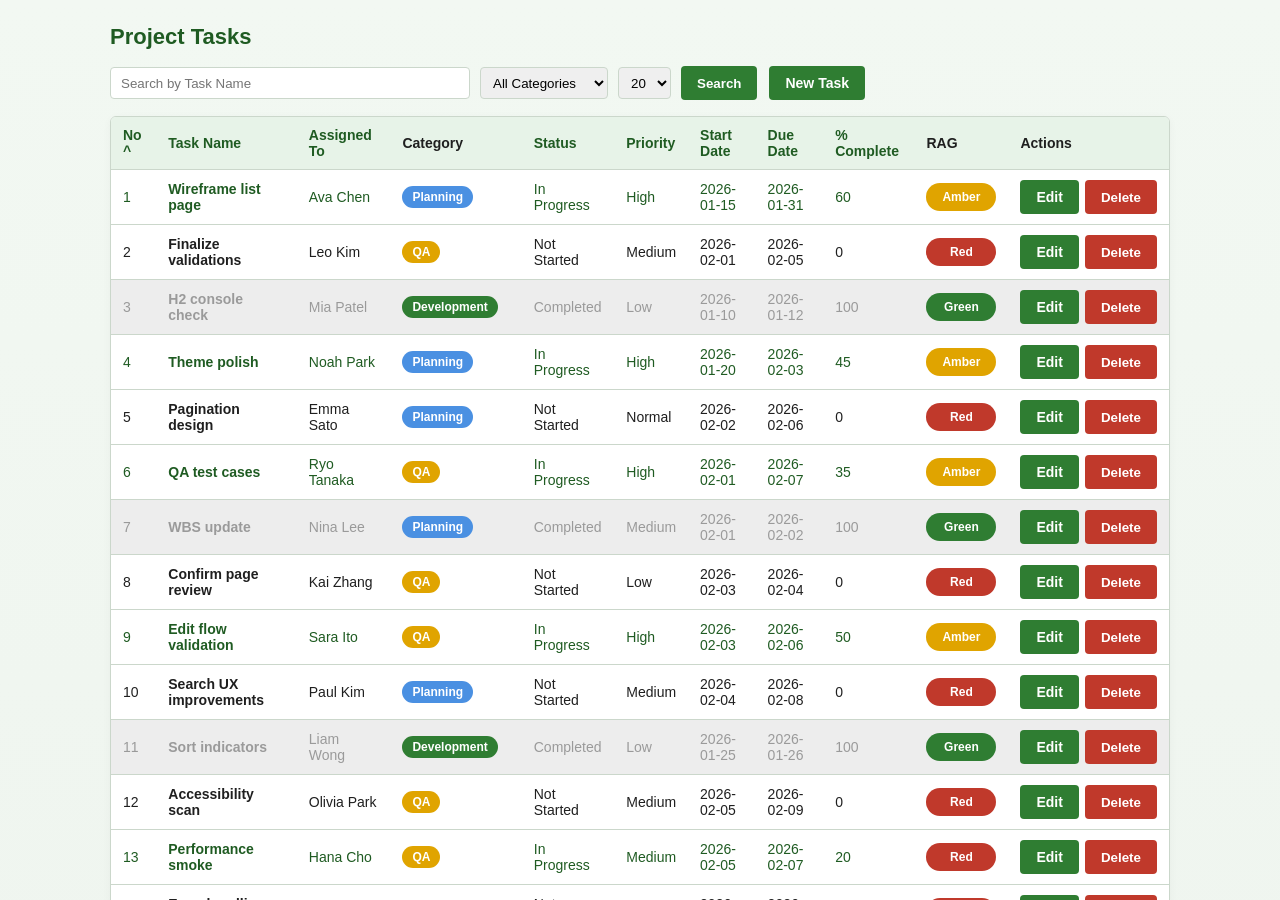
==== complete.html @ ebd59ca8 "Initial bulk commit" ====
<!DOCTYPE html>
<html lang="en">
  <head>
    <meta charset="UTF-8" />
    <meta name="viewport" content="width=device-width, initial-scale=1.0" />
    <title>Task Saved</title>
    <link rel="stylesheet" href="assets/styles.css" />
  </head>
  <body class="theme-green" data-page="complete">
    <div class="page">
      <div class="title">Task Saved</div>
      <div class="subtitle">Your task has been saved successfully.</div>
      <div class="card">
        <div class="form-row">
          <label>Task Name</label>
          <div class="readonly-box w-wide" id="completeTitle"></div>
        </div>
        <div class="form-row">
          <label>Assigned To</label>
          <div class="readonly-box w-wide" id="completeAuthor"></div>
        </div>
        <div class="form-row">
          <label>Status</label>
          <div class="readonly-box w-mid" id="completeStatus"></div>
        </div>
        <div class="form-row">
          <label>Priority</label>
          <div class="readonly-box w-mid" id="completePriority"></div>
        </div>
        <div class="form-row">
          <label>Start Date</label>
          <div class="readonly-box w-date" id="completeStart"></div>
        </div>
        <div class="form-row">
          <label>Due Date</label>
          <div class="readonly-box w-date" id="completeDue"></div>
        </div>
        <div class="form-row">
          <label>% Complete</label>
          <div class="readonly-box w-small" id="completePercent"></div>
        </div>
        <div class="form-row">
          <label>RAG</label>
          <div class="readonly-box w-small rag-box">
            <span class="rag" id="completeRag"></span>
          </div>
        </div>
        <div class="form-row">
          <label>Description</label>
          <div class="readonly-box w-textarea" id="completeDetail"></div>
        </div>
        <div class="button-row">
          <a class="btn btn-secondary" href="index.html">Back</a>
          <a class="btn btn-primary" id="completeEdit" href="#">Edit</a>
        </div>
      </div>
    </div>
    <script src="assets/app.js"></script>
  </body>
</html>
---- assets/styles.css ----
:root {
  --green: #2f7d32;
  --green-dark: #1f5b22;
  --green-light: #e7f3e8;
  --red: #b42318;
  --red-dark: #7a1a12;
  --red-light: #fdecea;
  --border: #cbd7cb;
  --text: #1f1f1f;
  --danger: #c0392b;
  --danger-dark: #8e2a20;
}
* {
  box-sizing: border-box;
}
body {
  margin: 0;
  font-family: "Segoe UI", "Meiryo UI", "Meiryo", sans-serif;
  font-size: 14px;
  color: var(--text);
}
body.theme-green {
  background: linear-gradient(180deg, #f2f8f2 0%, #eef4ee 100%);
}
body.theme-red {
  background: linear-gradient(180deg, #fff5f4 0%, #fbeeee 100%);
}
.page {
  max-width: 1100px;
  margin: 24px auto 48px;
  padding: 0 20px;
}
.title {
  margin: 8px 0 16px;
  font-size: 22px;
  font-weight: 600;
}
body.theme-green .title {
  color: var(--green-dark);
}
body.theme-red .title {
  color: var(--red-dark);
}
.subtitle {
  margin-bottom: 16px;
  color: #3f5f40;
}
.card {
  background: #fff;
  border: 1px solid var(--border);
  border-radius: 6px;
  padding: 18px 20px;
  box-shadow: 0 2px 8px rgba(0, 0, 0, 0.04);
}
.toolbar {
  display: flex;
  align-items: center;
  gap: 12px;
  margin-bottom: 16px;
}
.toolbar-form {
  display: flex;
  align-items: center;
  gap: 10px;
}
.input-text {
  height: 32px;
  padding: 4px 10px;
  border: 1px solid var(--border);
  border-radius: 4px;
  width: 360px;
}
.input-date,
.input-mid,
.input-small,
.textarea {
  border: 1px solid var(--border);
  border-radius: 4px;
  padding: 6px 10px;
  font-size: 14px;
}
.input-date { width: 180px; }
.input-mid { width: 200px; }
.input-small { width: 90px; }
.textarea {
  width: 520px;
  height: 90px;
  resize: vertical;
}
.page-select {
  height: 32px;
  padding: 4px 8px;
  border: 1px solid var(--border);
  border-radius: 4px;
}
.btn {
  height: 34px;
  padding: 0 16px;
  border: none;
  border-radius: 4px;
  cursor: pointer;
  font-weight: 600;
  text-decoration: none;
  display: inline-flex;
  align-items: center;
  justify-content: center;
}
.btn-primary {
  background: var(--green);
  color: #fff;
}
.btn-primary:hover {
  background: var(--green-dark);
}
.theme-red .btn-primary {
  background: var(--red);
}
.theme-red .btn-primary:hover {
  background: var(--red-dark);
}
.btn-secondary {
  background: #dfe9df;
  color: var(--green-dark);
}
.btn-secondary:hover {
  background: #cfe0cf;
}
.theme-red .btn-secondary {
  background: #f4d3d0;
  color: var(--red-dark);
}
.theme-red .btn-secondary:hover {
  background: #f0c5c1;
}
.btn-danger {
  background: var(--danger);
  color: #fff;
}
.btn-danger:hover {
  background: var(--danger-dark);
}
.table-wrap {
  background: #fff;
  border: 1px solid var(--border);
  border-radius: 6px;
  overflow: hidden;
  box-shadow: 0 2px 8px rgba(0, 0, 0, 0.04);
}
table {
  width: 100%;
  border-collapse: collapse;
}
thead {
  background: var(--green-light);
}
th, td {
  padding: 10px 12px;
  border-bottom: 1px solid var(--border);
  text-align: left;
  vertical-align: middle;
}
thead th {
  font-weight: 700;
}
th a {
  color: var(--green-dark);
  text-decoration: none;
  font-weight: 600;
}
th a:hover {
  text-decoration: underline;
}
.actions {
  display: flex;
  gap: 6px;
}
.task-link {
  color: inherit;
  text-decoration: none;
  font-weight: 600;
}
.task-link:hover {
  text-decoration: underline;
}
.summary {
  margin: 12px 0 0;
  color: #3f5f40;
  font-size: 13px;
}
.pagination {
  display: flex;
  gap: 8px;
  align-items: center;
  margin: 16px 0 0;
  flex-wrap: wrap;
}
.page-link {
  min-width: 36px;
  height: 32px;
  padding: 0 10px;
  border: 1px solid var(--border);
  border-radius: 6px;
  background: #fff;
  color: var(--green-dark);
  font-weight: 600;
  display: inline-flex;
  align-items: center;
  justify-content: center;
  text-decoration: none;
}
.page-link.active {
  background: var(--green);
  border-color: var(--green);
  color: #fff;
}
.page-link.disabled {
  color: #9aa7a0;
  pointer-events: none;
  background: #f4f6f4;
}
.form-row {
  display: grid;
  grid-template-columns: 160px 1fr;
  gap: 10px;
  margin-bottom: 12px;
  align-items: center;
}
label {
  font-weight: 600;
}
.readonly-box {
  border: 1px solid var(--border);
  border-radius: 4px;
  padding: 6px 10px;
  background: #f7faf7;
}
.theme-red .readonly-box {
  background: var(--red-light);
  border-color: #f0c5c1;
}
.w-wide { width: 360px; }
.w-date { width: 180px; }
.w-mid { width: 200px; }
.w-small { width: 90px; }
.w-textarea { width: 520px; min-height: 90px; }
.button-row {
  display: flex;
  gap: 10px;
  margin-top: 18px;
}
.rag {
  display: inline-flex;
  align-items: center;
  justify-content: center;
  min-width: 70px;
  height: 28px;
  border-radius: 999px;
  font-weight: 700;
  font-size: 12px;
  color: #fff;
}
.rag-red { background: #c0392b; }
.rag-amber { background: #e0a400; }
.rag-green { background: #2f7d32; }
.rag-box {
  border: none;
  background: transparent;
  padding: 0;
}
.badge {
  display: inline-flex;
  align-items: center;
  justify-content: center;
  padding: 4px 10px;
  border-radius: 999px;
  font-weight: 700;
  font-size: 12px;
  color: #fff;
  white-space: nowrap;
}
.error {
  color: var(--red);
  font-size: 12px;
  margin-top: 4px;
}
.noscript {
  max-width: 980px;
  margin: 12px auto;
  background: #fff2f2;
  padding: 10px 16px;
  border: 1px solid #f0c5c1;
  border-radius: 6px;
}
.status-not-started { color: var(--text); }
.status-in-progress { color: #1f5b22; }
.status-on-hold { color: #1f4f8f; }
.status-cancelled { color: #6d6d6d; background: #e2e2e2; }
.status-completed { color: #9a9a9a; background: #ededed; }
@media (max-width: 960px) {
  .toolbar {
    flex-direction: column;
    align-items: stretch;
  }
  .toolbar-form {
    flex-wrap: wrap;
  }
  .input-text {
    width: 100%;
  }
}
@media (max-width: 760px) {
  .form-row {
    grid-template-columns: 1fr;
  }
  .readonly-box,
  .w-wide,
  .w-date,
  .w-mid,
  .w-small,
  .w-textarea,
  .input-text,
  .input-date,
  .input-mid,
  .input-small,
  .textarea {
    width: 100%;
  }
}
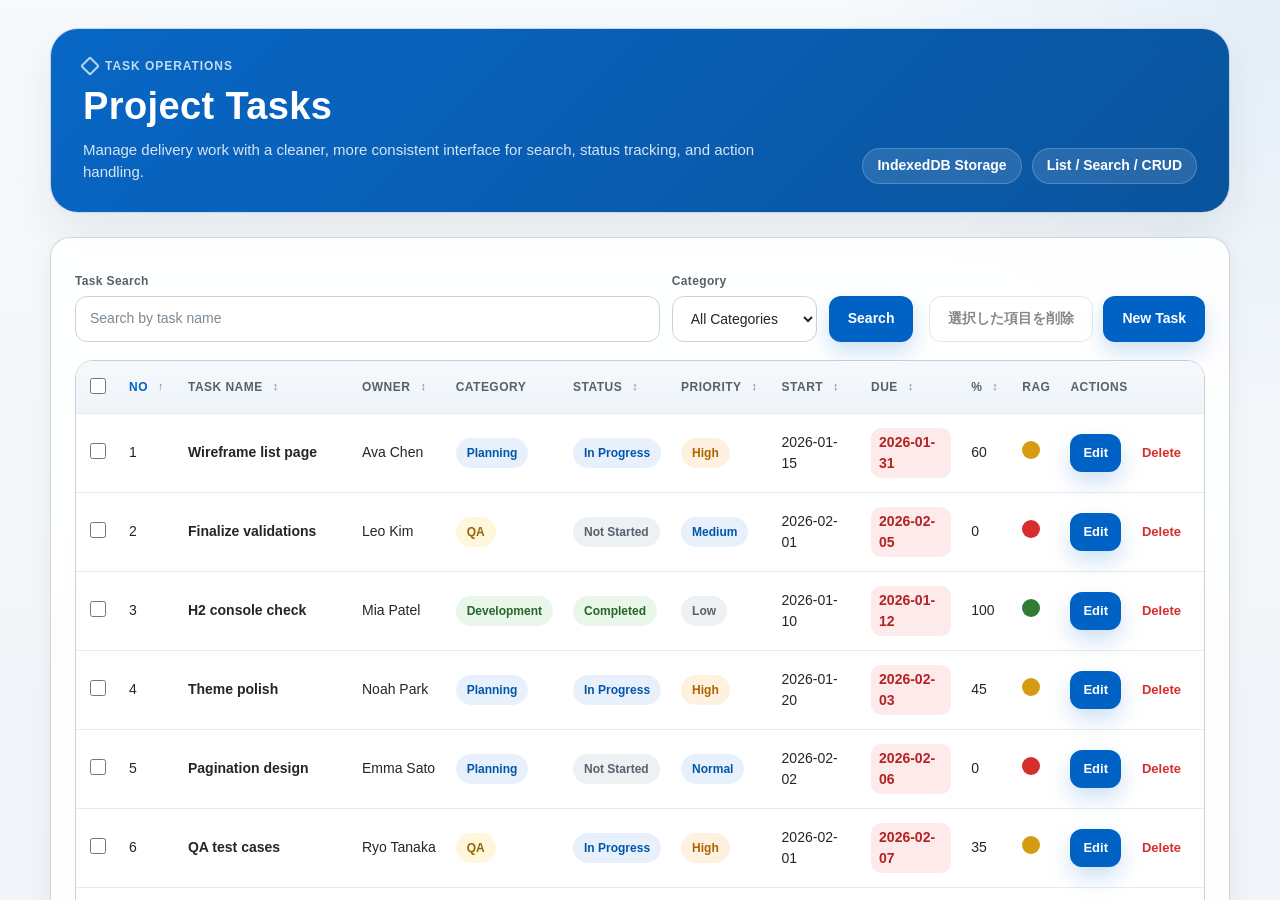
==== commit 2e020e03: "UX improvement" ====
--- a/complete.html
+++ b/complete.html
@@ -6,53 +6,71 @@
     <title>Task Saved</title>
     <link rel="stylesheet" href="assets/styles.css" />
   </head>
-  <body class="theme-green" data-page="complete">
-    <div class="page">
-      <div class="title">Task Saved</div>
-      <div class="subtitle">Your task has been saved successfully.</div>
-      <div class="card">
-        <div class="form-row">
-          <label>Task Name</label>
-          <div class="readonly-box w-wide" id="completeTitle"></div>
-        </div>
-        <div class="form-row">
-          <label>Assigned To</label>
-          <div class="readonly-box w-wide" id="completeAuthor"></div>
-        </div>
-        <div class="form-row">
-          <label>Status</label>
-          <div class="readonly-box w-mid" id="completeStatus"></div>
-        </div>
-        <div class="form-row">
-          <label>Priority</label>
-          <div class="readonly-box w-mid" id="completePriority"></div>
-        </div>
-        <div class="form-row">
-          <label>Start Date</label>
-          <div class="readonly-box w-date" id="completeStart"></div>
-        </div>
-        <div class="form-row">
-          <label>Due Date</label>
-          <div class="readonly-box w-date" id="completeDue"></div>
-        </div>
-        <div class="form-row">
-          <label>% Complete</label>
-          <div class="readonly-box w-small" id="completePercent"></div>
-        </div>
-        <div class="form-row">
-          <label>RAG</label>
-          <div class="readonly-box w-small rag-box">
-            <span class="rag" id="completeRag"></span>
+  <body data-page="complete">
+    <div class="app-shell">
+      <div class="page">
+        <header class="page-header compact">
+          <div class="page-header-copy">
+            <div class="eyebrow">Saved</div>
+            <h1 class="title">Task Saved</h1>
+            <p class="subtitle">The task has been stored successfully and is ready for review or further editing.</p>
           </div>
-        </div>
-        <div class="form-row">
-          <label>Description</label>
-          <div class="readonly-box w-textarea" id="completeDetail"></div>
-        </div>
-        <div class="button-row">
-          <a class="btn btn-secondary" href="index.html">Back</a>
-          <a class="btn btn-primary" id="completeEdit" href="#">Edit</a>
-        </div>
+          <div class="header-meta">
+            <div class="meta-chip">Save Completed</div>
+          </div>
+        </header>
+        <section class="surface card detail-grid">
+          <div class="success-banner">
+            <h2 class="success-title">Save completed successfully</h2>
+            <p class="success-copy">Review the saved values below, return to the task list, or reopen this record in edit mode.</p>
+          </div>
+          <div class="form-row">
+            <div class="static-label">Task Name</div>
+            <div class="readonly-box w-wide" id="completeTitle"></div>
+          </div>
+          <div class="form-row">
+            <div class="static-label">Assigned To</div>
+            <div class="readonly-box w-wide" id="completeAuthor"></div>
+          </div>
+          <div class="form-row">
+            <div class="static-label">Category</div>
+            <div class="readonly-box w-mid" id="completeCategory"></div>
+          </div>
+          <div class="form-row">
+            <div class="static-label">Status</div>
+            <div class="readonly-box w-mid" id="completeStatus"></div>
+          </div>
+          <div class="form-row">
+            <div class="static-label">Priority</div>
+            <div class="readonly-box w-mid" id="completePriority"></div>
+          </div>
+          <div class="form-row">
+            <div class="static-label">Start Date</div>
+            <div class="readonly-box w-date" id="completeStart"></div>
+          </div>
+          <div class="form-row">
+            <div class="static-label">Due Date</div>
+            <div class="readonly-box w-date" id="completeDue"></div>
+          </div>
+          <div class="form-row">
+            <div class="static-label">% Complete</div>
+            <div class="readonly-box w-small" id="completePercent"></div>
+          </div>
+          <div class="form-row">
+            <div class="static-label">RAG</div>
+            <div class="readonly-box w-small rag-box">
+              <span class="rag" id="completeRag"></span>
+            </div>
+          </div>
+          <div class="form-row">
+            <div class="static-label">Description</div>
+            <div class="readonly-box multiline w-textarea" id="completeDetail"></div>
+          </div>
+          <div class="button-row">
+            <a class="btn btn-secondary" href="index.html">Back</a>
+            <a class="btn btn-primary" id="completeEdit" href="#">Edit</a>
+          </div>
+        </section>
       </div>
     </div>
     <script src="assets/app.js"></script>
--- a/assets/styles.css
+++ b/assets/styles.css
@@ -1,328 +1,899 @@
 :root {
-  --green: #2f7d32;
-  --green-dark: #1f5b22;
-  --green-light: #e7f3e8;
-  --red: #b42318;
-  --red-dark: #7a1a12;
-  --red-light: #fdecea;
-  --border: #cbd7cb;
-  --text: #1f1f1f;
-  --danger: #c0392b;
-  --danger-dark: #8e2a20;
-}
+  --color-primary: #0062c4;
+  --color-primary-dark: #004c98;
+  --color-danger: #d62d2d;
+  --color-danger-dark: #b52222;
+  --color-text: #22262a;
+  --color-text-muted: #56616c;
+  --color-text-soft: #7b8995;
+  --color-border: #cbd2d6;
+  --color-border-strong: #b2bcc3;
+  --color-surface: #ffffff;
+  --color-surface-muted: #f6f8f9;
+  --color-surface-alt: #eef3f8;
+  --color-surface-accent: #e8f1fb;
+  --color-success: #2f7d32;
+  --color-warning: #d59b11;
+  --shadow-soft: 0 18px 40px rgba(34, 38, 42, 0.08);
+  --shadow-card: 0 8px 24px rgba(34, 38, 42, 0.06);
+  --radius-card: 20px;
+  --radius-control: 12px;
+  --radius-pill: 999px;
+}
+
 * {
   box-sizing: border-box;
 }
+
+html {
+  background:
+    radial-gradient(circle at top right, rgba(0, 98, 196, 0.08), transparent 26%),
+    linear-gradient(180deg, #f7fafc 0%, #eef3f8 100%);
+}
+
 body {
   margin: 0;
-  font-family: "Segoe UI", "Meiryo UI", "Meiryo", sans-serif;
+  font-family: "Yu Gothic UI", "Segoe UI", "Meiryo", sans-serif;
   font-size: 14px;
-  color: var(--text);
-}
-body.theme-green {
-  background: linear-gradient(180deg, #f2f8f2 0%, #eef4ee 100%);
-}
-body.theme-red {
-  background: linear-gradient(180deg, #fff5f4 0%, #fbeeee 100%);
-}
+  line-height: 1.5;
+  color: var(--color-text);
+  background: transparent;
+}
+
+a {
+  color: inherit;
+}
+
+.app-shell {
+  min-height: 100vh;
+  padding: 28px 20px 56px;
+}
+
 .page {
-  max-width: 1100px;
-  margin: 24px auto 48px;
-  padding: 0 20px;
-}
+  max-width: 1180px;
+  margin: 0 auto;
+}
+
+.page-header {
+  display: flex;
+  justify-content: space-between;
+  align-items: flex-end;
+  gap: 20px;
+  margin-bottom: 24px;
+  padding: 28px 32px;
+  border: 1px solid rgba(255, 255, 255, 0.75);
+  border-radius: 28px;
+  background: linear-gradient(135deg, rgba(0, 98, 196, 0.97) 0%, rgba(0, 76, 152, 0.96) 100%);
+  color: #fff;
+  box-shadow: var(--shadow-soft);
+}
+
+.page-header.compact {
+  margin-bottom: 18px;
+}
+
+.page-header-copy {
+  max-width: 760px;
+}
+
+.eyebrow {
+  display: inline-flex;
+  align-items: center;
+  gap: 8px;
+  margin-bottom: 10px;
+  font-size: 12px;
+  font-weight: 700;
+  letter-spacing: 0.08em;
+  text-transform: uppercase;
+  color: rgba(255, 255, 255, 0.76);
+}
+
+.eyebrow::before {
+  content: "";
+  width: 10px;
+  height: 10px;
+  border: 2px solid rgba(255, 255, 255, 0.72);
+  border-radius: 2px;
+  transform: rotate(45deg);
+}
+
 .title {
-  margin: 8px 0 16px;
-  font-size: 22px;
+  margin: 0;
+  font-size: clamp(28px, 4vw, 38px);
+  line-height: 1.15;
+  font-weight: 700;
+  letter-spacing: 0.01em;
+  color: inherit;
+}
+
+.subtitle {
+  margin: 10px 0 0;
+  max-width: 720px;
+  color: rgba(255, 255, 255, 0.84);
+  font-size: 15px;
+}
+
+.header-meta {
+  display: flex;
+  flex-wrap: wrap;
+  gap: 10px;
+  justify-content: flex-end;
+}
+
+.meta-chip {
+  display: inline-flex;
+  align-items: center;
+  min-height: 36px;
+  padding: 0 14px;
+  border: 1px solid rgba(255, 255, 255, 0.2);
+  border-radius: var(--radius-pill);
+  background: rgba(255, 255, 255, 0.12);
+  color: #fff;
   font-weight: 600;
-}
-body.theme-green .title {
-  color: var(--green-dark);
-}
-body.theme-red .title {
-  color: var(--red-dark);
-}
-.subtitle {
-  margin-bottom: 16px;
-  color: #3f5f40;
-}
-.card {
-  background: #fff;
-  border: 1px solid var(--border);
-  border-radius: 6px;
-  padding: 18px 20px;
-  box-shadow: 0 2px 8px rgba(0, 0, 0, 0.04);
-}
+  white-space: nowrap;
+}
+
+.surface {
+  border: 1px solid rgba(189, 199, 207, 0.7);
+  border-radius: var(--radius-card);
+  background: rgba(255, 255, 255, 0.9);
+  box-shadow: var(--shadow-card);
+  backdrop-filter: blur(8px);
+}
+
+.panel {
+  padding: 22px 24px;
+}
+
 .toolbar {
   display: flex;
-  align-items: center;
+  justify-content: space-between;
+  align-items: flex-end;
+  gap: 16px;
+  margin-bottom: 18px;
+}
+
+.toolbar-form {
+  display: flex;
+  align-items: flex-end;
   gap: 12px;
-  margin-bottom: 16px;
-}
-.toolbar-form {
-  display: flex;
-  align-items: center;
+  flex-wrap: wrap;
+  flex: 1 1 auto;
+}
+
+.toolbar-actions {
+  display: flex;
   gap: 10px;
-}
-.input-text {
-  height: 32px;
-  padding: 4px 10px;
-  border: 1px solid var(--border);
-  border-radius: 4px;
-  width: 360px;
-}
+  align-items: center;
+  flex-wrap: wrap;
+}
+
+.field-group {
+  display: grid;
+  gap: 6px;
+}
+
+.field-group.grow {
+  flex: 1 1 280px;
+}
+
+.field-label {
+  font-size: 12px;
+  font-weight: 700;
+  letter-spacing: 0.03em;
+  color: var(--color-text-muted);
+}
+
+.input-text,
 .input-date,
 .input-mid,
 .input-small,
+.textarea,
+.page-select,
+.readonly-box {
+  width: 100%;
+  min-height: 46px;
+  padding: 11px 14px;
+  border: 1px solid var(--color-border);
+  border-radius: var(--radius-control);
+  background: var(--color-surface);
+  color: var(--color-text);
+  font: inherit;
+  transition: border-color 0.18s ease, box-shadow 0.18s ease, background-color 0.18s ease;
+}
+
+.input-text::placeholder,
+.textarea::placeholder {
+  color: var(--color-text-soft);
+}
+
+.input-text:focus,
+.input-date:focus,
+.input-mid:focus,
+.input-small:focus,
+.textarea:focus,
+.page-select:focus {
+  outline: none;
+  border-color: var(--color-primary);
+  box-shadow: 0 0 0 4px rgba(0, 98, 196, 0.14);
+}
+
+.input-invalid {
+  border-color: var(--color-danger);
+  background: #fff8f8;
+}
+
+.input-invalid:focus {
+  border-color: var(--color-danger);
+  box-shadow: 0 0 0 4px rgba(214, 45, 45, 0.14);
+}
+
+.input-text {
+  min-width: 260px;
+}
+
+.input-date {
+  min-width: 168px;
+}
+
+.input-mid {
+  min-width: 210px;
+}
+
+.input-small {
+  max-width: 110px;
+}
+
 .textarea {
-  border: 1px solid var(--border);
-  border-radius: 4px;
-  padding: 6px 10px;
-  font-size: 14px;
-}
-.input-date { width: 180px; }
-.input-mid { width: 200px; }
-.input-small { width: 90px; }
-.textarea {
-  width: 520px;
-  height: 90px;
+  min-height: 132px;
   resize: vertical;
 }
-.page-select {
-  height: 32px;
-  padding: 4px 8px;
-  border: 1px solid var(--border);
-  border-radius: 4px;
-}
+
+.readonly-box {
+  display: flex;
+  align-items: center;
+  min-height: 46px;
+  background: var(--color-surface-muted);
+}
+
+.readonly-box.multiline {
+  align-items: flex-start;
+  min-height: 132px;
+  white-space: pre-wrap;
+}
+
 .btn {
-  height: 34px;
-  padding: 0 16px;
-  border: none;
-  border-radius: 4px;
+  min-height: 46px;
+  padding: 0 18px;
+  border: 1px solid transparent;
+  border-radius: var(--radius-control);
   cursor: pointer;
-  font-weight: 600;
+  font: inherit;
+  font-weight: 700;
   text-decoration: none;
   display: inline-flex;
   align-items: center;
   justify-content: center;
-}
+  white-space: nowrap;
+  transition: transform 0.16s ease, box-shadow 0.16s ease, border-color 0.16s ease, background-color 0.16s ease;
+}
+
+.btn:hover {
+  transform: translateY(-1px);
+}
+
+.btn:focus-visible,
+.page-link:focus-visible,
+.task-link:focus-visible,
+th a:focus-visible {
+  outline: 3px solid rgba(0, 98, 196, 0.28);
+  outline-offset: 3px;
+}
+
 .btn-primary {
-  background: var(--green);
+  background: var(--color-primary);
   color: #fff;
-}
+  box-shadow: 0 10px 22px rgba(0, 98, 196, 0.2);
+}
+
 .btn-primary:hover {
-  background: var(--green-dark);
-}
-.theme-red .btn-primary {
-  background: var(--red);
-}
-.theme-red .btn-primary:hover {
-  background: var(--red-dark);
-}
+  background: var(--color-primary-dark);
+}
+
 .btn-secondary {
-  background: #dfe9df;
-  color: var(--green-dark);
-}
+  border-color: var(--color-border);
+  background: var(--color-surface);
+  color: var(--color-text);
+}
+
 .btn-secondary:hover {
-  background: #cfe0cf;
-}
-.theme-red .btn-secondary {
-  background: #f4d3d0;
-  color: var(--red-dark);
-}
-.theme-red .btn-secondary:hover {
-  background: #f0c5c1;
-}
+  background: var(--color-surface-muted);
+}
+
+.btn:disabled {
+  cursor: not-allowed;
+  opacity: 0.55;
+  transform: none;
+  box-shadow: none;
+}
+
 .btn-danger {
-  background: var(--danger);
+  background: var(--color-danger);
   color: #fff;
-}
+  box-shadow: 0 10px 22px rgba(214, 45, 45, 0.18);
+}
+
 .btn-danger:hover {
-  background: var(--danger-dark);
-}
+  background: var(--color-danger-dark);
+}
+
+.btn-danger-subtle {
+  border-color: transparent;
+  background: transparent;
+  color: var(--color-danger);
+  box-shadow: none;
+}
+
+.btn-danger-subtle:hover {
+  background: rgba(214, 45, 45, 0.08);
+  color: var(--color-danger-dark);
+}
+
 .table-wrap {
-  background: #fff;
-  border: 1px solid var(--border);
-  border-radius: 6px;
+  border: 1px solid var(--color-border);
+  border-radius: 18px;
+  background: var(--color-surface);
   overflow: hidden;
-  box-shadow: 0 2px 8px rgba(0, 0, 0, 0.04);
-}
+}
+
+.table-scroll {
+  overflow: auto;
+  max-height: 70vh;
+}
+
 table {
   width: 100%;
   border-collapse: collapse;
 }
+
 thead {
-  background: var(--green-light);
-}
-th, td {
-  padding: 10px 12px;
-  border-bottom: 1px solid var(--border);
+  background: linear-gradient(180deg, #f6f9fc 0%, #eef4f9 100%);
+}
+
+th,
+td {
+  padding: 14px 10px;
+  border-bottom: 1px solid #e4eaee;
   text-align: left;
   vertical-align: middle;
 }
+
+tbody tr {
+  background: rgba(255, 255, 255, 0.7);
+}
+
+tbody tr:hover {
+  background: rgba(0, 98, 196, 0.035);
+}
+
+tbody tr:last-child td {
+  border-bottom: none;
+}
+
 thead th {
-  font-weight: 700;
-}
+  position: sticky;
+  top: 0;
+  z-index: 1;
+  font-size: 12px;
+  font-weight: 800;
+  letter-spacing: 0.04em;
+  text-transform: uppercase;
+  color: var(--color-text-muted);
+  background: linear-gradient(180deg, #f6f9fc 0%, #eef4f9 100%);
+}
+
 th a {
-  color: var(--green-dark);
-  text-decoration: none;
-  font-weight: 600;
-}
-th a:hover {
-  text-decoration: underline;
-}
-.actions {
-  display: flex;
-  gap: 6px;
-}
-.task-link {
   color: inherit;
   text-decoration: none;
-  font-weight: 600;
-}
+  display: inline-flex;
+  align-items: center;
+  gap: 6px;
+}
+
+th a:hover {
+  color: var(--color-primary);
+}
+
+th a.sort-active {
+  color: var(--color-primary);
+}
+
+.checkbox-col {
+  width: 40px;
+  text-align: center;
+}
+
+.row-checkbox,
+#selectAllRows {
+  width: 16px;
+  height: 16px;
+  accent-color: var(--color-primary);
+}
+
+[data-sort-indicator] {
+  display: inline-flex;
+  align-items: center;
+  justify-content: center;
+  min-width: 14px;
+  color: var(--color-text-soft);
+  font-size: 11px;
+}
+
+.task-link {
+  color: var(--color-text);
+  text-decoration: none;
+  font-weight: 700;
+  display: -webkit-box;
+  max-width: 220px;
+  overflow: hidden;
+  text-overflow: ellipsis;
+  -webkit-line-clamp: 2;
+  -webkit-box-orient: vertical;
+  line-height: 1.4;
+}
+
 .task-link:hover {
-  text-decoration: underline;
-}
+  color: var(--color-primary);
+}
+
+.cell-text {
+  display: inline-block;
+  max-width: 150px;
+  overflow: hidden;
+  text-overflow: ellipsis;
+  white-space: nowrap;
+  vertical-align: bottom;
+}
+
+.date-alert {
+  display: inline-flex;
+  align-items: center;
+  min-height: 30px;
+  padding: 4px 8px;
+  border-radius: 10px;
+}
+
+.date-alert-overdue {
+  background: #fdeaea;
+  color: #b52222;
+  font-weight: 700;
+}
+
+.date-alert-soon {
+  background: #fff7dc;
+  color: #926700;
+  font-weight: 700;
+}
+
+.actions {
+  display: flex;
+  flex-wrap: nowrap;
+  gap: 8px;
+  justify-content: flex-end;
+  align-items: center;
+  min-width: max-content;
+}
+
+.actions .btn {
+  min-height: 38px;
+  padding: 0 12px;
+  font-size: 13px;
+}
+
+.badge,
+.rag,
+.status-pill,
+.priority-pill {
+  display: inline-flex;
+  align-items: center;
+  justify-content: center;
+  min-height: 30px;
+  padding: 4px 10px;
+  border-radius: var(--radius-pill);
+  font-size: 12px;
+  font-weight: 700;
+  white-space: nowrap;
+}
+
+.badge {
+  border: 1px solid transparent;
+}
+
+.badge-tone-1 {
+  background: #e8f1fb;
+  color: #0056ab;
+}
+
+.badge-tone-2 {
+  background: #e9f6ea;
+  color: #26652a;
+}
+
+.badge-tone-3 {
+  background: #fff7dc;
+  color: #926700;
+}
+
+.badge-tone-4 {
+  background: #eef1f3;
+  color: #56616c;
+}
+
+.badge-tone-5 {
+  background: #fdeaea;
+  color: #b52222;
+}
+
+.status-pill {
+  border: 1px solid transparent;
+}
+
+.status-not-started {
+  background: #eef1f3;
+  color: #55616d;
+}
+
+.status-in-progress {
+  background: #e8f1fb;
+  color: #0056ab;
+}
+
+.status-on-hold {
+  background: #fff7dc;
+  color: #926700;
+}
+
+.status-cancelled,
+.status-merged {
+  background: #f4f1f1;
+  color: #767d85;
+}
+
+.status-completed {
+  background: #e9f6ea;
+  color: #26652a;
+}
+
+.priority-pill {
+  border: 1px solid transparent;
+}
+
+.priority-critical {
+  background: #fdeaea;
+  color: #b52222;
+}
+
+.priority-high {
+  background: #fff1df;
+  color: #ad6300;
+}
+
+.priority-medium,
+.priority-normal {
+  background: #e8f1fb;
+  color: #0056ab;
+}
+
+.priority-low {
+  background: #eef1f3;
+  color: #56616c;
+}
+
+.rag {
+  min-width: 74px;
+  width: 18px;
+  min-width: 18px;
+  height: 18px;
+  min-height: 18px;
+  padding: 0;
+  border-radius: 50%;
+  color: #fff;
+  font-size: 0;
+}
+
+.rag-red {
+  background: var(--color-danger);
+}
+
+.rag-amber {
+  background: var(--color-warning);
+}
+
+.rag-green {
+  background: var(--color-success);
+}
+
+.summary-row {
+  display: flex;
+  justify-content: space-between;
+  align-items: center;
+  gap: 12px;
+  margin-top: 14px;
+  flex-wrap: wrap;
+}
+
 .summary {
-  margin: 12px 0 0;
-  color: #3f5f40;
+  color: var(--color-text-muted);
   font-size: 13px;
 }
+
 .pagination {
   display: flex;
   gap: 8px;
   align-items: center;
-  margin: 16px 0 0;
   flex-wrap: wrap;
 }
+
 .page-link {
-  min-width: 36px;
-  height: 32px;
-  padding: 0 10px;
-  border: 1px solid var(--border);
-  border-radius: 6px;
-  background: #fff;
-  color: var(--green-dark);
-  font-weight: 600;
+  min-width: 40px;
+  min-height: 40px;
+  padding: 0 12px;
+  border: 1px solid var(--color-border);
+  border-radius: 12px;
+  background: var(--color-surface);
+  color: var(--color-text);
+  font-weight: 700;
   display: inline-flex;
   align-items: center;
   justify-content: center;
   text-decoration: none;
 }
+
+.page-link:hover {
+  border-color: var(--color-primary);
+  color: var(--color-primary);
+}
+
 .page-link.active {
-  background: var(--green);
-  border-color: var(--green);
+  background: var(--color-primary);
+  border-color: var(--color-primary);
   color: #fff;
 }
+
 .page-link.disabled {
-  color: #9aa7a0;
+  color: #98a3ad;
   pointer-events: none;
-  background: #f4f6f4;
-}
+  background: var(--color-surface-muted);
+}
+
+.card {
+  padding: 24px;
+}
+
+.form-grid,
+.detail-grid {
+  display: grid;
+  gap: 14px;
+}
+
+.sectioned-grid {
+  display: grid;
+  gap: 18px;
+}
+
+.detail-section {
+  display: grid;
+  gap: 14px;
+  padding: 18px;
+  border: 1px solid #e4eaee;
+  border-radius: 18px;
+  background: linear-gradient(180deg, #fcfdfe 0%, #f7fafc 100%);
+}
+
+.section-heading {
+  display: grid;
+  gap: 4px;
+}
+
+.section-title {
+  margin: 0;
+  font-size: 13px;
+  font-weight: 800;
+  letter-spacing: 0.08em;
+  text-transform: uppercase;
+  color: var(--color-primary);
+}
+
+.section-copy {
+  margin: 0;
+  font-size: 13px;
+  color: var(--color-text-muted);
+}
+
 .form-row {
   display: grid;
-  grid-template-columns: 160px 1fr;
-  gap: 10px;
-  margin-bottom: 12px;
-  align-items: center;
-}
-label {
-  font-weight: 600;
-}
-.readonly-box {
-  border: 1px solid var(--border);
-  border-radius: 4px;
-  padding: 6px 10px;
-  background: #f7faf7;
-}
-.theme-red .readonly-box {
-  background: var(--red-light);
-  border-color: #f0c5c1;
-}
-.w-wide { width: 360px; }
-.w-date { width: 180px; }
-.w-mid { width: 200px; }
-.w-small { width: 90px; }
-.w-textarea { width: 520px; min-height: 90px; }
-.button-row {
-  display: flex;
-  gap: 10px;
-  margin-top: 18px;
-}
-.rag {
-  display: inline-flex;
-  align-items: center;
-  justify-content: center;
-  min-width: 70px;
-  height: 28px;
-  border-radius: 999px;
-  font-weight: 700;
+  grid-template-columns: 180px minmax(0, 1fr);
+  gap: 14px;
+  align-items: start;
+}
+
+label,
+.static-label {
+  padding-top: 12px;
+  font-weight: 700;
+  color: var(--color-text);
+}
+
+.field-hint {
+  margin-top: 4px;
   font-size: 12px;
-  color: #fff;
-}
-.rag-red { background: #c0392b; }
-.rag-amber { background: #e0a400; }
-.rag-green { background: #2f7d32; }
-.rag-box {
+  color: var(--color-text-soft);
+}
+
+.readonly-box.rag-box {
+  padding: 8px;
   border: none;
   background: transparent;
-  padding: 0;
-}
-.badge {
-  display: inline-flex;
-  align-items: center;
+}
+
+.button-row {
+  display: flex;
+  gap: 10px;
+  flex-wrap: wrap;
+  margin-top: 24px;
+  padding-top: 18px;
+  border-top: 1px solid #e4eaee;
+}
+
+.w-small {
+  max-width: 110px;
+}
+
+.w-mid {
+  max-width: 240px;
+}
+
+.w-date {
+  max-width: 190px;
+}
+
+.w-wide {
+  max-width: 520px;
+}
+
+.w-textarea {
+  max-width: 760px;
+}
+
+.error {
+  margin-top: 6px;
+  color: var(--color-danger);
+  font-size: 12px;
+  font-weight: 600;
+}
+
+.empty-state {
+  display: grid;
+  gap: 12px;
+  justify-items: center;
+  padding: 52px 24px;
+  text-align: center;
+  color: var(--color-text-muted);
+}
+
+.empty-state-title {
+  margin: 0;
+  font-size: 20px;
+  font-weight: 700;
+  color: var(--color-text);
+}
+
+.empty-state-copy {
+  margin: 0;
+  max-width: 420px;
+  font-size: 14px;
+  color: var(--color-text-muted);
+}
+
+.empty-state-actions {
+  display: flex;
+  gap: 10px;
+  flex-wrap: wrap;
   justify-content: center;
-  padding: 4px 10px;
-  border-radius: 999px;
-  font-weight: 700;
-  font-size: 12px;
-  color: #fff;
-  white-space: nowrap;
-}
-.error {
-  color: var(--red);
-  font-size: 12px;
-  margin-top: 4px;
-}
+}
+
+.success-banner {
+  display: grid;
+  gap: 8px;
+  padding: 20px 22px;
+  border: 1px solid #d5ead7;
+  border-radius: 18px;
+  background: linear-gradient(180deg, #f4fbf5 0%, #edf8ef 100%);
+}
+
+.success-title {
+  margin: 0;
+  font-size: 20px;
+  font-weight: 700;
+  color: #26652a;
+}
+
+.success-copy {
+  margin: 0;
+  color: var(--color-text-muted);
+}
+
 .noscript {
   max-width: 980px;
   margin: 12px auto;
   background: #fff2f2;
   padding: 10px 16px;
   border: 1px solid #f0c5c1;
-  border-radius: 6px;
-}
-.status-not-started { color: var(--text); }
-.status-in-progress { color: #1f5b22; }
-.status-on-hold { color: #1f4f8f; }
-.status-cancelled { color: #6d6d6d; background: #e2e2e2; }
-.status-completed { color: #9a9a9a; background: #ededed; }
+  border-radius: 12px;
+}
+
 @media (max-width: 960px) {
+  .page-header,
+  .toolbar,
+  .summary-row {
+    align-items: stretch;
+  }
+
+  .page-header,
   .toolbar {
     flex-direction: column;
-    align-items: stretch;
-  }
-  .toolbar-form {
-    flex-wrap: wrap;
-  }
-  .input-text {
-    width: 100%;
-  }
-}
-@media (max-width: 760px) {
+  }
+
+  .header-meta {
+    justify-content: flex-start;
+  }
+
   .form-row {
     grid-template-columns: 1fr;
-  }
-  .readonly-box,
+    gap: 8px;
+  }
+
+  label,
+  .static-label {
+    padding-top: 0;
+  }
+}
+
+@media (max-width: 760px) {
+  .app-shell {
+    padding: 18px 14px 40px;
+  }
+
+  .page-header {
+    padding: 22px 20px;
+    border-radius: 22px;
+  }
+
+  .panel,
+  .card {
+    padding: 18px;
+  }
+
+  .toolbar-form {
+    display: grid;
+    grid-template-columns: 1fr;
+    width: 100%;
+  }
+
+  .field-group,
+  .field-group.grow,
+  .btn,
+  .page-link,
+  .w-small,
+  .w-mid,
+  .w-date,
   .w-wide,
-  .w-date,
-  .w-mid,
-  .w-small,
-  .w-textarea,
-  .input-text,
-  .input-date,
-  .input-mid,
-  .input-small,
-  .textarea {
+  .w-textarea {
+    max-width: none;
     width: 100%;
   }
-}
+
+  .button-row .btn {
+    width: 100%;
+  }
+}
